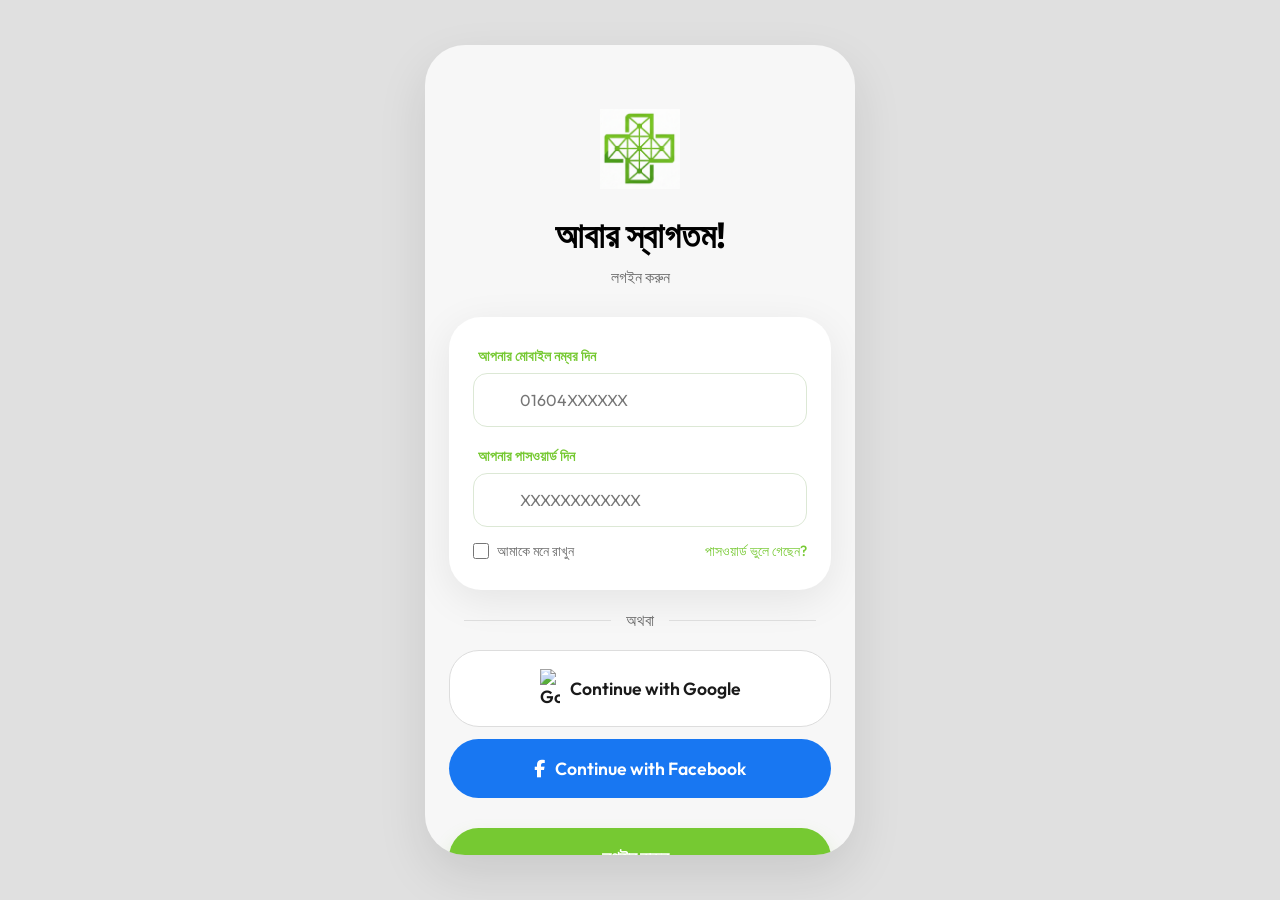
==== login.html @ 95e34b7e "first commit" ====
<!DOCTYPE html>
<html lang="en">

<head>
    <meta charset="UTF-8">
    <meta name="viewport" content="width=device-width, initial-scale=1.0">
    <title>MediMatrix - Login</title>
    <link href="https://fonts.googleapis.com/css2?family=Outfit:wght@300;400;500;600;700&display=swap" rel="stylesheet">
    <link rel="stylesheet" href="https://cdnjs.cloudflare.com/ajax/libs/font-awesome/6.4.0/css/all.min.css">
    <script src="https://unpkg.com/feather-icons"></script>
    <link rel="stylesheet" href="css/style.css">
</head>

<body>
    <div id="app-container">
        <div class="page">
            <div class="page-content">
                <div class="center" style="margin-top: 40px;">
                    <img src="assets/medimatrixlogo.png" alt="Logo" style="width: 80px;">
                </div>

                <h2 class="welcome-title">আবার স্বাগতম!</h2>
                <p class="welcome-subtitle">লগইন করুন</p>

                <div class="form-card">
                    <div class="form-container">
                        <div class="input-group">
                            <label>আপনার মোবাইল নম্বর দিন</label>
                            <div class="input-wrapper">
                                <i data-feather="phone"></i>
                                <input type="text" placeholder="01604XXXXXX">
                            </div>
                        </div>
                        <div class="input-group">
                            <label>আপনার পাসওয়ার্ড দিন</label>
                            <div class="input-wrapper">
                                <i data-feather="lock"></i>
                                <input type="password" placeholder="XXXXXXXXXXXX">
                                <i data-feather="eye" class="toggle-password"></i>
                            </div>
                        </div>
                    </div>

                    <div class="login-options" style="margin-top: 15px; margin-bottom: 0;">
                        <label class="remember-me">
                            <input type="checkbox">
                            <span>আমাকে মনে রাখুন</span>
                        </label>
                        <a href="forgot-password.html" class="forgot-password">পাসওয়ার্ড ভুলে গেছেন?</a>
                    </div>
                </div>

                <div class="divider">
                    <span>অথবা</span>
                </div>

                <div class="social-login">
                    <button class="btn btn-outline">
                        <img src="https://www.gstatic.com/firebasejs/ui/2.0.0/images/auth/google.svg" alt="Google">
                        Continue with Google
                    </button>
                    <button class="btn btn-blue">
                        <i class="fab fa-facebook-f"></i> Continue with Facebook
                    </button>
                </div>

                <div class="mt-auto">
                    <a href="otp.html" class="btn btn-primary">
                        লগইন করুন <i data-feather="arrow-right"></i>
                    </a>
                    <p class="footer-link">অ্যাকাউন্ট নেই? <a href="registration.html">রেজিস্ট্রেশন করুন</a></p>
                </div>
            </div>
        </div>
    </div>

    <script src="js/script.js"></script>
</body>

</html>
---- css/style.css ----
:root {
    --primary: #76C932;
    --primary-light: #8DE04B;
    --primary-dark: #5EAB24;
    --bg-light: #F7F7F7;
    --text-dark: #1A1A1A;
    --text-muted: #666666;
    --white: #FFFFFF;
    --facebook-blue: #1877F2;
    --border-radius: 24px;
    --card-radius: 32px;
    --shadow: 0 10px 40px rgba(0, 0, 0, 0.08);
    --transition: all 0.3s ease;
}

* {
    margin: 0;
    padding: 0;
    box-sizing: border-box;
    font-family: 'Outfit', sans-serif;
}

body {
    background-color: #e0e0e0;
    display: flex;
    justify-content: center;
    align-items: center;
    min-height: 100vh;
}

#app-container {
    width: 100%;
    max-width: 430px;
    height: 90vh;
    background-color: var(--bg-light);
    position: relative;
    overflow-y: auto;
    box-shadow: 0 20px 50px rgba(0, 0, 0, 0.1);
    border-radius: 40px;
}

@media (max-width: 480px) {
    #app-container {
        height: 100vh;
        max-width: 100%;
        border-radius: 0;
    }
}

/* Page Layout */
.page {
    width: 100%;
    min-height: 100%;
    padding: 24px;
    display: flex;
    flex-direction: column;
}

.page-content {
    flex: 1;
    display: flex;
    flex-direction: column;
}

.center {
    justify-content: center;
    align-items: center;
    text-align: center;
}

/* Splash Screen (index.html) */
.splash-page {
    background: linear-gradient(180deg, var(--primary-light) 0%, var(--primary) 100%);
    color: var(--white);
    justify-content: center;
    align-items: center;
}

.logo-wrapper {
    width: 140px;
    height: 140px;
    background: var(--white);
    border-radius: 50%;
    display: flex;
    justify-content: center;
    align-items: center;
    margin-bottom: 24px;
    box-shadow: 0 10px 20px rgba(0, 0, 0, 0.1);
}

.logo-img {
    width: 80px;
}

.brand-name {
    font-size: 2.5rem;
    font-weight: 700;
}

.brand-slogan {
    font-size: 1.1rem;
    opacity: 0.9;
    margin-bottom: 40px;
}

.loader-container {
    width: 80%;
    height: 4px;
    background: rgba(255, 255, 255, 0.3);
    border-radius: 10px;
    overflow: hidden;
    margin-bottom: 20px;
}

.loader-bar {
    width: 60%;
    height: 100%;
    background: var(--white);
    animation: loading 2s infinite ease-in-out;
}

.version-info {
    position: absolute;
    bottom: 40px;
    font-size: 0.8rem;
    letter-spacing: 2px;
    opacity: 0.7;
}

@keyframes loading {
    0% {
        transform: translateX(-100%);
    }

    50% {
        transform: translateX(0);
    }

    100% {
        transform: translateX(100%);
    }
}

/* Header */
.screen-header {
    display: flex;
    justify-content: space-between;
    align-items: center;
    padding: 10px 0;
    margin-bottom: 20px;
}

.header-title {
    font-size: 1.5rem;
    font-weight: 700;
}

.header-icon {
    width: 30px;
    height: 30px;
    background: var(--primary);
    border-radius: 50%;
    display: flex;
    justify-content: center;
    align-items: center;
    color: var(--white);
}

/* Illustrations */
.illustration-box {
    width: 100%;
    height: 240px;
    background: #c2e8a1;
    border-radius: 40px;
    display: flex;
    justify-content: center;
    align-items: center;
    margin-bottom: 30px;
}

.phone-illustration {
    width: 120px;
    height: 200px;
    background: #6ad1bc;
    border-radius: 20px;
    border: 4px solid #fff;
    display: flex;
    justify-content: center;
    align-items: center;
    box-shadow: 0 10px 30px rgba(0, 0, 0, 0.1);
}

.inner-logo {
    width: 60px;
}

/* Typography */
.section-title {
    font-size: 1.8rem;
    font-weight: 700;
    color: var(--text-dark);
    margin-bottom: 8px;
    text-align: center;
}

.section-subtitle {
    font-size: 1rem;
    color: var(--text-muted);
    margin-bottom: 30px;
    text-align: center;
}

.welcome-title {
    font-size: 2.2rem;
    font-weight: 700;
    text-align: center;
    margin: 20px 0 10px;
}

.welcome-subtitle {
    text-align: center;
    color: var(--text-muted);
    margin-bottom: 30px;
}

/* Forms & Inputs */
.form-card {
    background: var(--white);
    padding: 30px 24px;
    border-radius: var(--card-radius);
    box-shadow: var(--shadow);
    margin-bottom: 0px;
}

.form-container {
    display: flex;
    flex-direction: column;
    gap: 20px;
}

.input-group {
    display: flex;
    flex-direction: column;
    gap: 8px;
}

.input-group label {
    font-size: 0.85rem;
    color: var(--primary);
    font-weight: 700;
    margin-left: 5px;
}

.input-wrapper {
    position: relative;
    display: flex;
    align-items: center;
    background: var(--white);
    border-radius: 14px;
    padding: 2px 14px;
    border: 1px solid #dce8d5;
}

.input-wrapper i {
    color: var(--text-muted);
    width: 22px;
    height: 22px;
}

.input-wrapper input {
    flex: 1;
    padding: 14px 10px;
    border: none;
    background: transparent;
    font-size: 1rem;
    outline: none;
}

.toggle-password {
    cursor: pointer;
}

.login-options {
    display: flex;
    justify-content: space-between;
    align-items: center;
    margin-bottom: 20px;
    font-size: 0.9rem;
}

.remember-me {
    display: flex;
    align-items: center;
    gap: 8px;
    color: var(--text-muted);
    cursor: pointer;
}

.remember-me input {
    accent-color: var(--primary);
    width: 16px;
    height: 16px;
}

.forgot-password {
    color: var(--primary);
    text-decoration: none;
    font-weight: 500;
}

.forgot-password:hover {
    text-decoration: underline;
}

/* Language Options */
.language-options {
    display: flex;
    flex-direction: column;
    gap: 16px;
    margin-bottom: 40px;
}

.lang-card {
    display: flex;
    align-items: center;
    padding: 20px;
    background: var(--white);
    border-radius: var(--border-radius);
    border: 2px solid transparent;
    cursor: pointer;
    box-shadow: var(--shadow);
}

.lang-card.active {
    border-color: var(--primary);
}

.lang-flag {
    font-size: 2rem;
    margin-right: 16px;
}

.lang-info {
    flex: 1;
}

.lang-name {
    display: block;
    font-weight: 600;
    font-size: 1.1rem;
}

.lang-sub {
    font-size: 0.9rem;
    color: var(--text-muted);
}

.lang-check {
    color: var(--primary);
    font-size: 1.5rem;
}

/* Buttons */
.btn {
    width: 100%;
    padding: 18px;
    border-radius: 30px;
    font-size: 1.1rem;
    font-weight: 600;
    display: flex;
    justify-content: center;
    align-items: center;
    gap: 10px;
    cursor: pointer;
    border: none;
    text-decoration: none;
    transition: var(--transition);
}

.btn-primary {
    background: var(--primary);
    color: var(--white);
    box-shadow: 0 10px 20px rgba(118, 201, 50, 0.2);
}

.btn-primary:hover {
    background: var(--primary-dark);
}

.btn-outline {
    background: var(--white);
    border: 1px solid #ddd;
    color: var(--text-dark);
}

.btn-blue {
    background: var(--facebook-blue);
    color: var(--white);
}

.btn-dark {
    background: var(--text-dark);
    color: var(--white);
}

.mt-auto {
    margin-top: auto;
}

/* Extras */
.divider {
    display: flex;
    align-items: center;
    margin: 20px 0;
    color: var(--text-muted);
}

.divider::before,
.divider::after {
    content: "";
    flex: 1;
    height: 1px;
    background: #ddd;
    margin: 0 15px;
}

.social-login {
    display: flex;
    flex-direction: column;
    gap: 12px;
    margin-bottom: 30px;
}

.social-login img {
    width: 20px;
}

.terms-text,
.terms-disclaimer {
    font-size: 0.85rem;
    color: var(--text-muted);
    text-align: center;
    margin: 20px 0;
}

.footer-link {
    text-align: center;
    margin: 20px 0;
}

.footer-link a {
    color: var(--primary);
    text-decoration: none;
    font-weight: 600;
}

/* OTP */
.otp-card {
    background: var(--white);
    padding: 40px 24px;
    border-radius: var(--card-radius);
    box-shadow: var(--shadow);
    margin: 20px 0 40px;
    display: flex;
    flex-direction: column;
    align-items: center;
}

.icon-circle {
    width: 80px;
    height: 80px;
    background: #eeeeee;
    border-radius: 50%;
    display: flex;
    justify-content: center;
    align-items: center;
    margin: 20px auto;
}

.icon-circle i {
    width: 32px;
    height: 32px;
    color: #76C932;
}

.otp-input-container {
    display: flex;
    justify-content: center;
    gap: 15px;
    margin-bottom: 30px;
}

.otp-input-container input {
    width: 60px;
    height: 75px;
    border-radius: 12px;
    border: 1px solid transparent;
    background: #e5e5e5;
    text-align: center;
    font-size: 2rem;
    font-weight: 600;
    outline: none;
    transition: var(--transition);
}

.otp-input-container input:focus,
.otp-input-container input.active {
    border: 2px solid var(--primary);
    background: #f4f9f0;
}

.otp-timer {
    display: flex;
    justify-content: center;
    align-items: center;
    gap: 10px;
    color: #444;
    font-size: 0.95rem;
    margin-bottom: 10px;
}

.timer-val {
    color: var(--primary);
    font-weight: 700;
}

.resend-link {
    text-align: center;
    display: block;
    color: var(--primary);
    text-decoration: none;
    font-weight: 600;
    margin-top: 10px;
}

/* Success */
.success-circle {
    width: 120px;
    height: 120px;
    background: #e8f5df;
    border-radius: 50%;
    display: flex;
    justify-content: center;
    align-items: center;
    margin: 40px auto 30px;
}

.success-circle i {
    width: 60px;
    height: 60px;
    color: var(--primary);
}

.success-actions {
    display: flex;
    flex-direction: column;
    gap: 16px;
    width: 100%;
    margin-top: 40px;
}
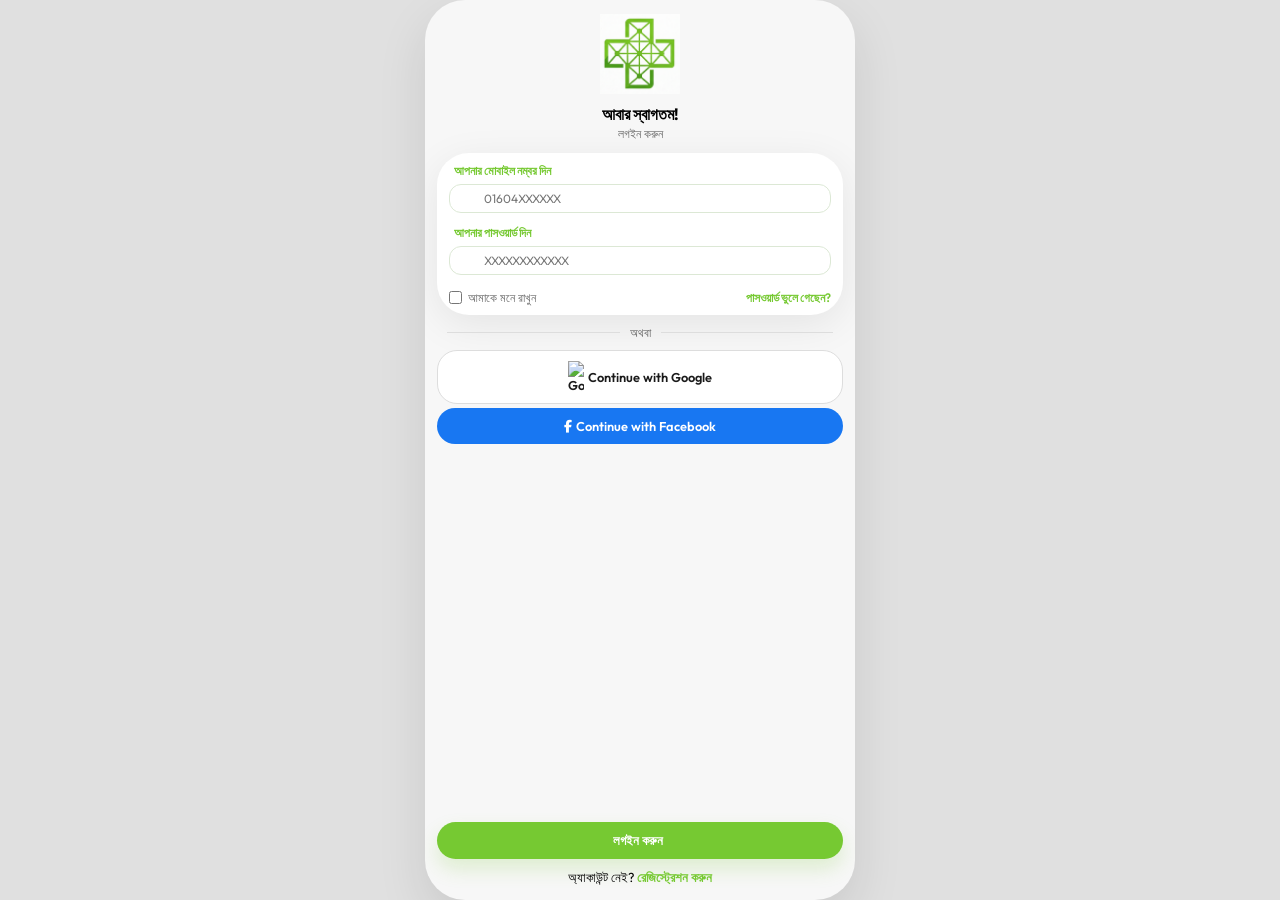
==== commit b5e938b7: "MediMatrix: Fixed button pinning at bottom and refined layout based on reference image" ====
--- a/login.html
+++ b/login.html
@@ -15,7 +15,7 @@
     <div id="app-container">
         <div class="page">
             <div class="page-content">
-                <div class="center" style="margin-top: 40px;">
+                <div class="center" style="margin-top: 10px;">
                     <img src="assets/medimatrixlogo.png" alt="Logo" style="width: 80px;">
                 </div>
 
--- a/css/style.css
+++ b/css/style.css
@@ -7,7 +7,7 @@
     --text-muted: #666666;
     --white: #FFFFFF;
     --facebook-blue: #1877F2;
-    --border-radius: 24px;
+    --border-radius: 20px;
     --card-radius: 32px;
     --shadow: 0 10px 40px rgba(0, 0, 0, 0.08);
     --transition: all 0.3s ease;
@@ -31,10 +31,10 @@
 #app-container {
     width: 100%;
     max-width: 430px;
-    height: 90vh;
+    height: 100vh;
     background-color: var(--bg-light);
     position: relative;
-    overflow-y: auto;
+    overflow: hidden;
     box-shadow: 0 20px 50px rgba(0, 0, 0, 0.1);
     border-radius: 40px;
 }
@@ -51,7 +51,7 @@
 .page {
     width: 100%;
     min-height: 100%;
-    padding: 24px;
+    padding: 4px 12px;
     display: flex;
     flex-direction: column;
 }
@@ -60,6 +60,7 @@
     flex: 1;
     display: flex;
     flex-direction: column;
+    height: 100%;
 }
 
 .center {
@@ -77,30 +78,30 @@
 }
 
 .logo-wrapper {
-    width: 140px;
-    height: 140px;
+    width: 70px;
+    height: 70px;
     background: var(--white);
     border-radius: 50%;
     display: flex;
     justify-content: center;
     align-items: center;
-    margin-bottom: 24px;
+    margin-bottom: 8px;
     box-shadow: 0 10px 20px rgba(0, 0, 0, 0.1);
 }
 
 .logo-img {
-    width: 80px;
+    width: 35px;
 }
 
 .brand-name {
-    font-size: 2.5rem;
+    font-size: 1.1rem;
     font-weight: 700;
 }
 
 .brand-slogan {
-    font-size: 1.1rem;
+    font-size: 0.75rem;
     opacity: 0.9;
-    margin-bottom: 40px;
+    margin-bottom: 12px;
 }
 
 .loader-container {
@@ -146,18 +147,18 @@
     display: flex;
     justify-content: space-between;
     align-items: center;
-    padding: 10px 0;
-    margin-bottom: 20px;
+    padding: 8px 0;
+    margin-bottom: 10px;
 }
 
 .header-title {
-    font-size: 1.5rem;
+    font-size: 0.95rem;
     font-weight: 700;
 }
 
 .header-icon {
-    width: 30px;
-    height: 30px;
+    width: 24px;
+    height: 24px;
     background: var(--primary);
     border-radius: 50%;
     display: flex;
@@ -169,21 +170,21 @@
 /* Illustrations */
 .illustration-box {
     width: 100%;
-    height: 240px;
+    height: 110px;
     background: #c2e8a1;
-    border-radius: 40px;
-    display: flex;
-    justify-content: center;
-    align-items: center;
-    margin-bottom: 30px;
+    border-radius: 20px;
+    display: flex;
+    justify-content: center;
+    align-items: center;
+    margin-bottom: 12px;
 }
 
 .phone-illustration {
-    width: 120px;
-    height: 200px;
+    width: 50px;
+    height: 85px;
     background: #6ad1bc;
-    border-radius: 20px;
-    border: 4px solid #fff;
+    border-radius: 8px;
+    border: 2px solid #fff;
     display: flex;
     justify-content: center;
     align-items: center;
@@ -191,42 +192,43 @@
 }
 
 .inner-logo {
-    width: 60px;
+    width: 28px;
 }
 
 /* Typography */
 .section-title {
-    font-size: 1.8rem;
+    font-size: 1rem;
     font-weight: 700;
     color: var(--text-dark);
-    margin-bottom: 8px;
+    margin-bottom: 4px;
     text-align: center;
 }
 
 .section-subtitle {
+    font-size: 0.75rem;
+    color: var(--text-muted);
+    margin-bottom: 16px;
+    text-align: center;
+}
+
+.welcome-title {
     font-size: 1rem;
+    font-weight: 700;
+    text-align: center;
+    margin: 6px 0 2px;
+}
+
+.welcome-subtitle {
+    text-align: center;
     color: var(--text-muted);
-    margin-bottom: 30px;
-    text-align: center;
-}
-
-.welcome-title {
-    font-size: 2.2rem;
-    font-weight: 700;
-    text-align: center;
-    margin: 20px 0 10px;
-}
-
-.welcome-subtitle {
-    text-align: center;
-    color: var(--text-muted);
-    margin-bottom: 30px;
+    margin-bottom: 12px;
+    font-size: 0.75rem;
 }
 
 /* Forms & Inputs */
 .form-card {
     background: var(--white);
-    padding: 30px 24px;
+    padding: 10px 12px;
     border-radius: var(--card-radius);
     box-shadow: var(--shadow);
     margin-bottom: 0px;
@@ -235,17 +237,17 @@
 .form-container {
     display: flex;
     flex-direction: column;
-    gap: 20px;
+    gap: 12px;
 }
 
 .input-group {
     display: flex;
     flex-direction: column;
-    gap: 8px;
+    gap: 6px;
 }
 
 .input-group label {
-    font-size: 0.85rem;
+    font-size: 0.75rem;
     color: var(--primary);
     font-weight: 700;
     margin-left: 5px;
@@ -256,23 +258,22 @@
     display: flex;
     align-items: center;
     background: var(--white);
-    border-radius: 14px;
-    padding: 2px 14px;
+    border-radius: 12px;
+    padding: 0px 10px;
     border: 1px solid #dce8d5;
 }
 
 .input-wrapper i {
     color: var(--text-muted);
-    width: 22px;
-    height: 22px;
+    width: 18px;
 }
 
 .input-wrapper input {
     flex: 1;
-    padding: 14px 10px;
+    padding: 6px 6px;
     border: none;
     background: transparent;
-    font-size: 1rem;
+    font-size: 0.75rem;
     outline: none;
 }
 
@@ -284,46 +285,35 @@
     display: flex;
     justify-content: space-between;
     align-items: center;
-    margin-bottom: 20px;
-    font-size: 0.9rem;
+    margin: 10px 0;
+    font-size: 0.75rem;
 }
 
 .remember-me {
     display: flex;
     align-items: center;
-    gap: 8px;
+    gap: 6px;
     color: var(--text-muted);
-    cursor: pointer;
-}
-
-.remember-me input {
-    accent-color: var(--primary);
-    width: 16px;
-    height: 16px;
 }
 
 .forgot-password {
     color: var(--primary);
     text-decoration: none;
-    font-weight: 500;
-}
-
-.forgot-password:hover {
-    text-decoration: underline;
+    font-weight: 600;
 }
 
 /* Language Options */
 .language-options {
     display: flex;
     flex-direction: column;
-    gap: 16px;
-    margin-bottom: 40px;
+    gap: 8px;
+    margin-bottom: 16px;
 }
 
 .lang-card {
     display: flex;
     align-items: center;
-    padding: 20px;
+    padding: 8px 12px;
     background: var(--white);
     border-radius: var(--border-radius);
     border: 2px solid transparent;
@@ -336,8 +326,8 @@
 }
 
 .lang-flag {
-    font-size: 2rem;
-    margin-right: 16px;
+    font-size: 1.5rem;
+    margin-right: 12px;
 }
 
 .lang-info {
@@ -347,30 +337,30 @@
 .lang-name {
     display: block;
     font-weight: 600;
-    font-size: 1.1rem;
+    font-size: 0.9rem;
 }
 
 .lang-sub {
-    font-size: 0.9rem;
+    font-size: 0.75rem;
     color: var(--text-muted);
 }
 
 .lang-check {
     color: var(--primary);
-    font-size: 1.5rem;
+    font-size: 1.2rem;
 }
 
 /* Buttons */
 .btn {
     width: 100%;
-    padding: 18px;
-    border-radius: 30px;
-    font-size: 1.1rem;
+    padding: 10px;
+    border-radius: 20px;
+    font-size: 0.8rem;
     font-weight: 600;
     display: flex;
     justify-content: center;
     align-items: center;
-    gap: 10px;
+    gap: 4px;
     cursor: pointer;
     border: none;
     text-decoration: none;
@@ -383,10 +373,6 @@
     box-shadow: 0 10px 20px rgba(118, 201, 50, 0.2);
 }
 
-.btn-primary:hover {
-    background: var(--primary-dark);
-}
-
 .btn-outline {
     background: var(--white);
     border: 1px solid #ddd;
@@ -405,14 +391,16 @@
 
 .mt-auto {
     margin-top: auto;
+    padding-bottom: 10px;
 }
 
 /* Extras */
 .divider {
     display: flex;
     align-items: center;
-    margin: 20px 0;
+    margin: 10px 0;
     color: var(--text-muted);
+    font-size: 0.75rem;
 }
 
 .divider::before,
@@ -421,31 +409,32 @@
     flex: 1;
     height: 1px;
     background: #ddd;
-    margin: 0 15px;
+    margin: 0 10px;
 }
 
 .social-login {
     display: flex;
     flex-direction: column;
-    gap: 12px;
-    margin-bottom: 30px;
+    gap: 4px;
+    margin-bottom: 8px;
 }
 
 .social-login img {
-    width: 20px;
+    width: 16px;
 }
 
 .terms-text,
 .terms-disclaimer {
-    font-size: 0.85rem;
+    font-size: 0.65rem;
     color: var(--text-muted);
     text-align: center;
-    margin: 20px 0;
+    margin: 6px 0;
 }
 
 .footer-link {
     text-align: center;
-    margin: 20px 0;
+    margin: 10px 0 0;
+    font-size: 0.8rem;
 }
 
 .footer-link a {
@@ -457,47 +446,47 @@
 /* OTP */
 .otp-card {
     background: var(--white);
-    padding: 40px 24px;
+    padding: 20px 14px;
     border-radius: var(--card-radius);
     box-shadow: var(--shadow);
-    margin: 20px 0 40px;
+    margin: 10px 0 20px;
     display: flex;
     flex-direction: column;
     align-items: center;
 }
 
 .icon-circle {
-    width: 80px;
-    height: 80px;
+    width: 60px;
+    height: 60px;
     background: #eeeeee;
     border-radius: 50%;
     display: flex;
     justify-content: center;
     align-items: center;
-    margin: 20px auto;
+    margin: 10px auto;
 }
 
 .icon-circle i {
-    width: 32px;
-    height: 32px;
-    color: #76C932;
+    width: 24px;
+    height: 24px;
+    color: var(--primary);
 }
 
 .otp-input-container {
     display: flex;
     justify-content: center;
-    gap: 15px;
-    margin-bottom: 30px;
+    gap: 10px;
+    margin-bottom: 20px;
 }
 
 .otp-input-container input {
-    width: 60px;
-    height: 75px;
-    border-radius: 12px;
+    width: 35px;
+    height: 48px;
+    border-radius: 6px;
     border: 1px solid transparent;
     background: #e5e5e5;
     text-align: center;
-    font-size: 2rem;
+    font-size: 1.2rem;
     font-weight: 600;
     outline: none;
     transition: var(--transition);
@@ -505,7 +494,7 @@
 
 .otp-input-container input:focus,
 .otp-input-container input.active {
-    border: 2px solid var(--primary);
+    border: 1.5px solid var(--primary);
     background: #f4f9f0;
 }
 
@@ -513,10 +502,9 @@
     display: flex;
     justify-content: center;
     align-items: center;
-    gap: 10px;
+    gap: 8px;
     color: #444;
-    font-size: 0.95rem;
-    margin-bottom: 10px;
+    font-size: 0.8rem;
 }
 
 .timer-val {
@@ -530,31 +518,89 @@
     color: var(--primary);
     text-decoration: none;
     font-weight: 600;
-    margin-top: 10px;
+    font-size: 0.8rem;
+    margin-top: 8px;
 }
 
 /* Success */
 .success-circle {
     width: 120px;
     height: 120px;
-    background: #e8f5df;
+    background: #eaf6e2;
     border-radius: 50%;
     display: flex;
     justify-content: center;
     align-items: center;
-    margin: 40px auto 30px;
-}
-
-.success-circle i {
-    width: 60px;
-    height: 60px;
-    color: var(--primary);
+    margin: 30px auto 15px;
+    position: relative;
+    animation: scale-in 0.8s cubic-bezier(0.175, 0.885, 0.32, 1.275);
+}
+
+.success-circle::after {
+    content: "";
+    width: 70px;
+    height: 70px;
+    background: var(--primary);
+    border-radius: 50%;
+    position: absolute;
+    z-index: 1;
+}
+
+.success-circle svg {
+    width: 35px;
+    height: 35px;
+    color: var(--white);
+    position: relative;
+    z-index: 2;
 }
 
 .success-actions {
     display: flex;
     flex-direction: column;
-    gap: 16px;
+    gap: 8px;
     width: 100%;
-    margin-top: 40px;
+    margin-top: auto;
+    padding-bottom: 10px;
+}
+
+@keyframes fade-up {
+    0% {
+        transform: translateY(20px);
+        opacity: 0;
+    }
+
+    100% {
+        transform: translateY(0);
+        opacity: 1;
+    }
+}
+
+.section-title {
+    animation: fade-up 0.8s ease forwards;
+    animation-delay: 0.3s;
+    opacity: 0;
+}
+
+.section-subtitle {
+    animation: fade-up 0.8s ease forwards;
+    animation-delay: 0.5s;
+    opacity: 0;
+}
+
+.success-actions {
+    animation: fade-up 0.8s ease forwards;
+    animation-delay: 0.7s;
+    opacity: 0;
+}
+
+@keyframes scale-in {
+    0% {
+        transform: scale(0);
+        opacity: 0;
+    }
+
+    100% {
+        transform: scale(1);
+        opacity: 1;
+    }
 }
